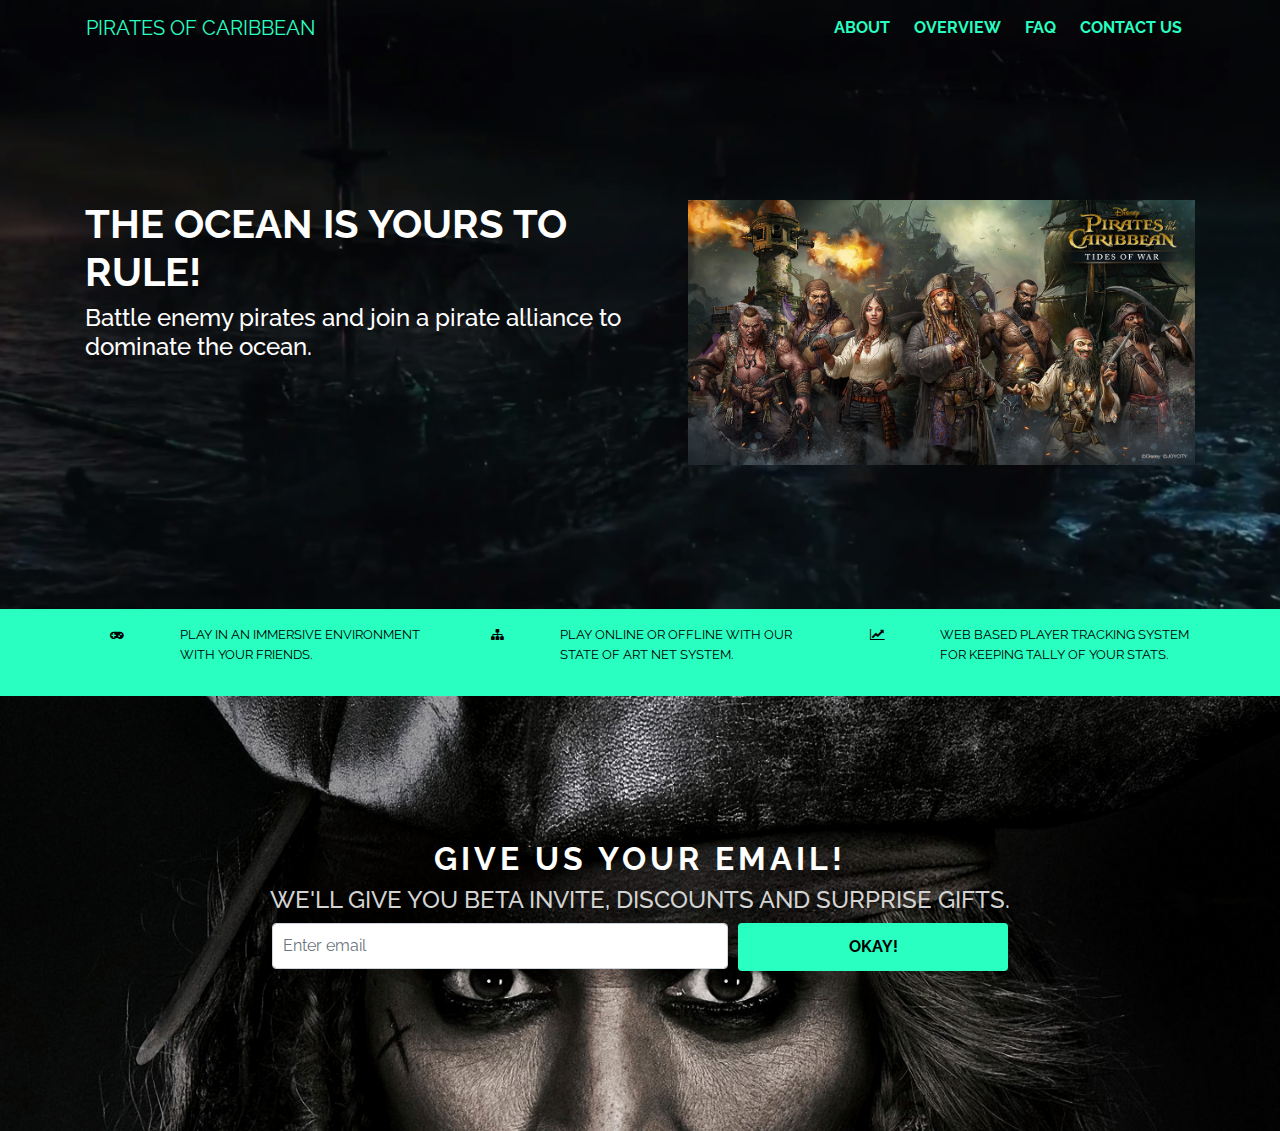
==== index.html @ a114c8fd "git page commit" ====
<!DOCTYPE html>
<html lang="en">
<head>
    <meta charset="UTF-8">
    <meta name="viewport" content="width=device-width, initial-scale=1.0">
    <meta http-equiv="X-UA-Compatible" content="ie=edge">
    <title>Awesome Game</title>
    <link rel="stylesheet" href="https://fonts.googleapis.com/css?family=Anton|Lobster|Raleway:400,800">
    <link rel="stylesheet" href="https://maxcdn.bootstrapcdn.com/font-awesome/4.7.0/css/font-awesome.min.css">
    <link rel="stylesheet" href="/css/bootstrap.css">
    <link rel="stylesheet" href="/css/style.css">
</head>
<body>
	<div id="pirate">
		<div class="container">
			<div class="row" py-3>
				<nav class="navbar navbar-expand-md navbar-dark">
					<a href="#" class="navbar-brand text-primary text-uppercase " id="logo">Pirates of Caribbean</a>					
					<button class="navbar-toggler navbar-toggler-right" type="button" data-toggle="collapse" data-target="#collapsibleNavbar" aria-controls="navbarSupportedContent" aria-expanded="false" aria-label="Toggle navigation">
						<span class="navbar-toggler-icon"></span>
					</button>
					<div class="collapse navbar-collapse justify-content-end" id="collapsibleNavbar">
						<ul class="navbar-nav">
							<li class="nav-item px-md-1">
								<a class="nav-link text-primary" href="#">About</a>
							</li>
							<li class="nav-item px-md-1">
								<a class="nav-link text-primary" href="#">Overview</a>
							</li>
							<li class="nav-item px-md-1">
								<a class="nav-link text-primary" href="#">FAQ</a>
							</li>
							<li class="nav-item px-md-1">
								<a class="nav-link text-primary" href="#">Contact us</a>
							</li>
						</ul>
					</div>
				</nav>
			</div>
			<div class="row pirate-content py-lg-6 py-5">
				<div class="col-sm-12 col-md-6">
					<h1 class="font-weight-bold text-center text-md-left">THE OCEAN IS YOURS TO RULE!</h1>
					<h4 class="text-center text-md-left">Battle enemy pirates and join a pirate alliance to dominate the ocean.</h4>
				</div>
				<div class="col-sm-12 col-md-6 text-center my-md-0 my-3 pl-md-5">
					<img class="img-content w-100" src="/assets/screen1.jpg" alt="Pirate Game Image">
				</div>
			</div>
		</div>
	</div>

	<div class="feature bg-primary">
		<div class="container">
			<div class="row bg-primary py-3">
				<div class="col-sm-3 col-md-1 text-center">
					<i class="fa fa-gamepad"></i>
				</div>
				<div class="col-sm-9 col-md-3 text-center text-md-left text-uppercase">
					<p>Play in an immersive environment with your friends.</p>
				</div>
				<div class="col-sm-3 col-md-1 text-center">
					<i class="fa fa-sitemap"></i>
				</div>
				<div class="col-sm-9 col-md-3 text-center text-md-left text-uppercase">
					<p>Play online or offline with our state of art net system.</p>
				</div>
				<div class="col-sm-3 col-md-1 text-center">
					<i class="fa fa-line-chart"></i>
				</div>
				<div class="col-sm-9 col-md-3 text-center text-md-left text-uppercase">
					<p>Web based player tracking system for keeping tally of your stats.</p>
				</div>				
			</div>
		</div>
	</div>

	<div class="pirate-form py-lg-6 pt-5">
		<div class="container text-center">
			<h2 class="text-uppercase font-weight-bold">Give us your email!</h2>
			<h4 class="text-uppercase">We'll give you beta invite, discounts and surprise gifts.</h4>
			<form>
				<div class="form-row">
					<div class="form-group col-sm-12 col-md-5 offset-md-2">
						<input type="email" id='emailInput' class="form-control" placeholder="Enter email">						
					</div>
					<div class="form-group col-sm-12 col-md-3">
						<button type="button" class="btn btn-primary btn-block bg-primary" id="submitBtn">OKAY!</button>
					</div>
				</div>
			</form>	
		</div>
	</div>
	
	<script src="/js/jquery.min.js"></script>
    <script src="/js/popper.min.js"></script>
    <script src="/js/bootstrap.min.js"></script>
</body>
</html>
---- css/style.css ----
body {
  color: #fff; }

#pirate {
  background: url(/assets/pirates_bg.jpg) no-repeat;
  background-size: cover; }

.navbar {
  width: 100%; }
  @media (max-width: 34em) {
    .navbar {
      background: black !important; } }
  .navbar .nav-link {
    font-weight: bold;
    text-transform: uppercase; }

.feature {
  color: black;
  font-size: 0.8rem; }

.pirate-form {
  background: url("/assets/contact_form_bg.jpg") no-repeat;
  background-size: cover; }
  .pirate-form h2 {
    letter-spacing: 4px; }
  .pirate-form h4 {
    color: lightgray; }
  .pirate-form .form-control {
    padding: 10px; }
  .pirate-form .btn {
    font-weight: bold;
    border: none;
    color: black;
    padding: 12px; }
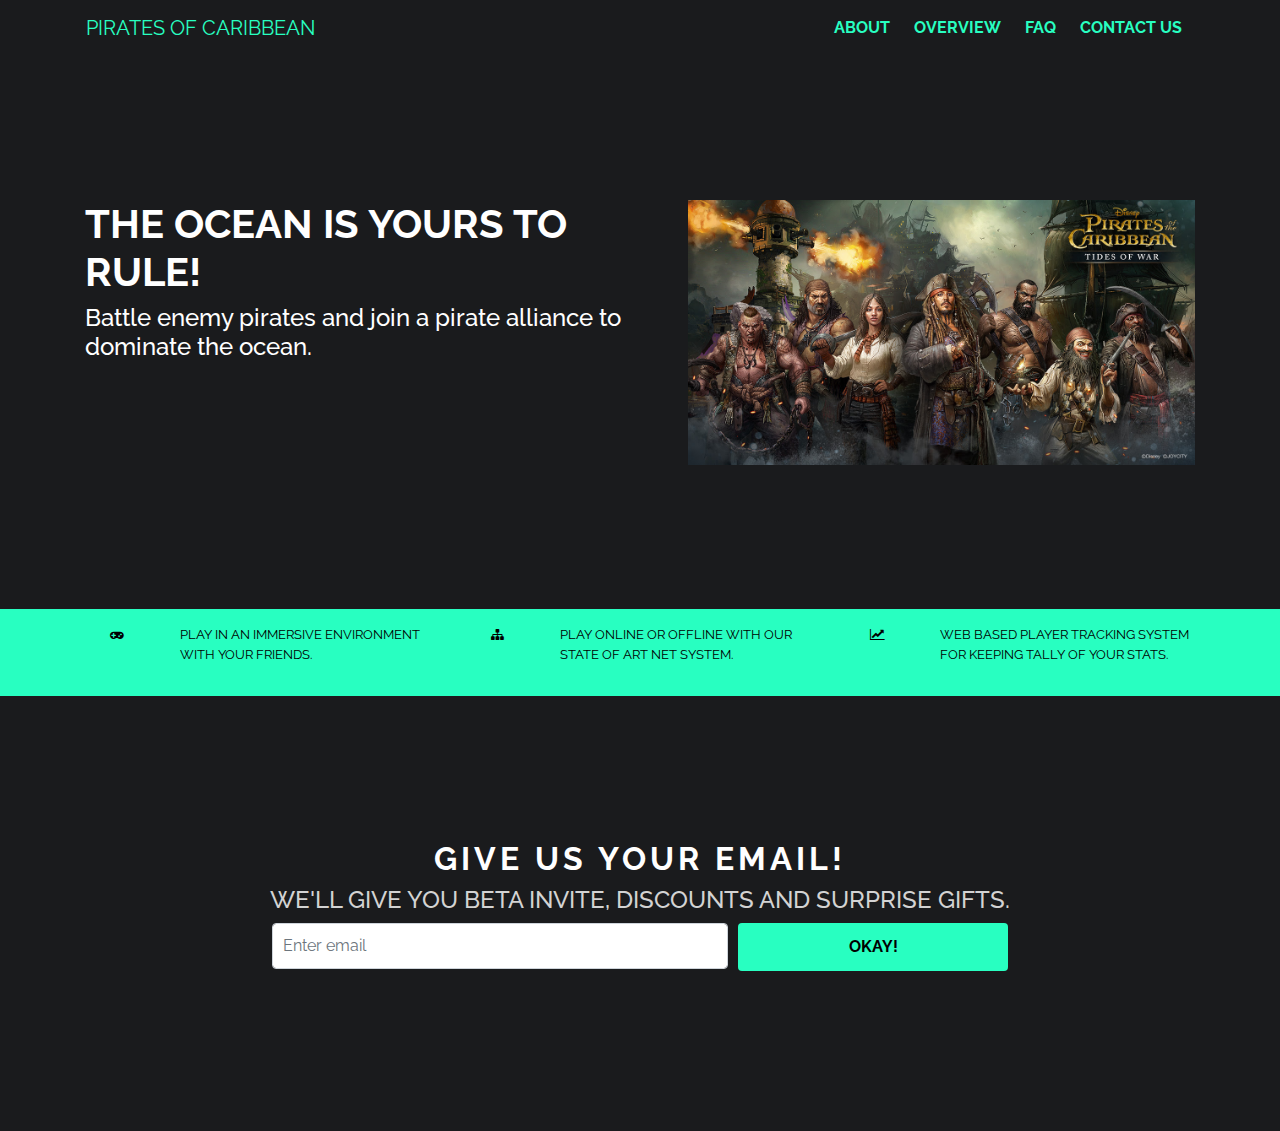
==== commit 0be29150: "Correct file relative loc" ====
--- a/index.html
+++ b/index.html
@@ -7,15 +7,15 @@
     <title>Awesome Game</title>
     <link rel="stylesheet" href="https://fonts.googleapis.com/css?family=Anton|Lobster|Raleway:400,800">
     <link rel="stylesheet" href="https://maxcdn.bootstrapcdn.com/font-awesome/4.7.0/css/font-awesome.min.css">
-    <link rel="stylesheet" href="/css/bootstrap.css">
-    <link rel="stylesheet" href="/css/style.css">
+    <link rel="stylesheet" href="css/bootstrap.css">
+    <link rel="stylesheet" href="css/style.css">
 </head>
 <body>
 	<div id="pirate">
 		<div class="container">
 			<div class="row" py-3>
 				<nav class="navbar navbar-expand-md navbar-dark">
-					<a href="#" class="navbar-brand text-primary text-uppercase " id="logo">Pirates of Caribbean</a>					
+					<a href="#" class="navbar-brand text-primary text-uppercase " id="logo">Pirates of Caribbean</a>
 					<button class="navbar-toggler navbar-toggler-right" type="button" data-toggle="collapse" data-target="#collapsibleNavbar" aria-controls="navbarSupportedContent" aria-expanded="false" aria-label="Toggle navigation">
 						<span class="navbar-toggler-icon"></span>
 					</button>
@@ -43,7 +43,7 @@
 					<h4 class="text-center text-md-left">Battle enemy pirates and join a pirate alliance to dominate the ocean.</h4>
 				</div>
 				<div class="col-sm-12 col-md-6 text-center my-md-0 my-3 pl-md-5">
-					<img class="img-content w-100" src="/assets/screen1.jpg" alt="Pirate Game Image">
+					<img class="img-content w-100" src="assets/screen1.jpg" alt="Pirate Game Image">
 				</div>
 			</div>
 		</div>
@@ -69,7 +69,7 @@
 				</div>
 				<div class="col-sm-9 col-md-3 text-center text-md-left text-uppercase">
 					<p>Web based player tracking system for keeping tally of your stats.</p>
-				</div>				
+				</div>
 			</div>
 		</div>
 	</div>
@@ -81,18 +81,18 @@
 			<form>
 				<div class="form-row">
 					<div class="form-group col-sm-12 col-md-5 offset-md-2">
-						<input type="email" id='emailInput' class="form-control" placeholder="Enter email">						
+						<input type="email" id='emailInput' class="form-control" placeholder="Enter email">
 					</div>
 					<div class="form-group col-sm-12 col-md-3">
 						<button type="button" class="btn btn-primary btn-block bg-primary" id="submitBtn">OKAY!</button>
 					</div>
 				</div>
-			</form>	
+			</form>
 		</div>
 	</div>
-	
-	<script src="/js/jquery.min.js"></script>
-    <script src="/js/popper.min.js"></script>
-    <script src="/js/bootstrap.min.js"></script>
+
+	<script src="js/jquery.min.js"></script>
+    <script src="js/popper.min.js"></script>
+    <script src="js/bootstrap.min.js"></script>
 </body>
 </html>--- a/css/style.css
+++ b/css/style.css
@@ -2,7 +2,7 @@
   color: #fff; }
 
 #pirate {
-  background: url(/assets/pirates_bg.jpg) no-repeat;
+  background: url("assets/pirates_bg.jpg") no-repeat;
   background-size: cover; }
 
 .navbar {
@@ -19,7 +19,7 @@
   font-size: 0.8rem; }
 
 .pirate-form {
-  background: url("/assets/contact_form_bg.jpg") no-repeat;
+  background: url("assets/contact_form_bg.jpg") no-repeat;
   background-size: cover; }
   .pirate-form h2 {
     letter-spacing: 4px; }
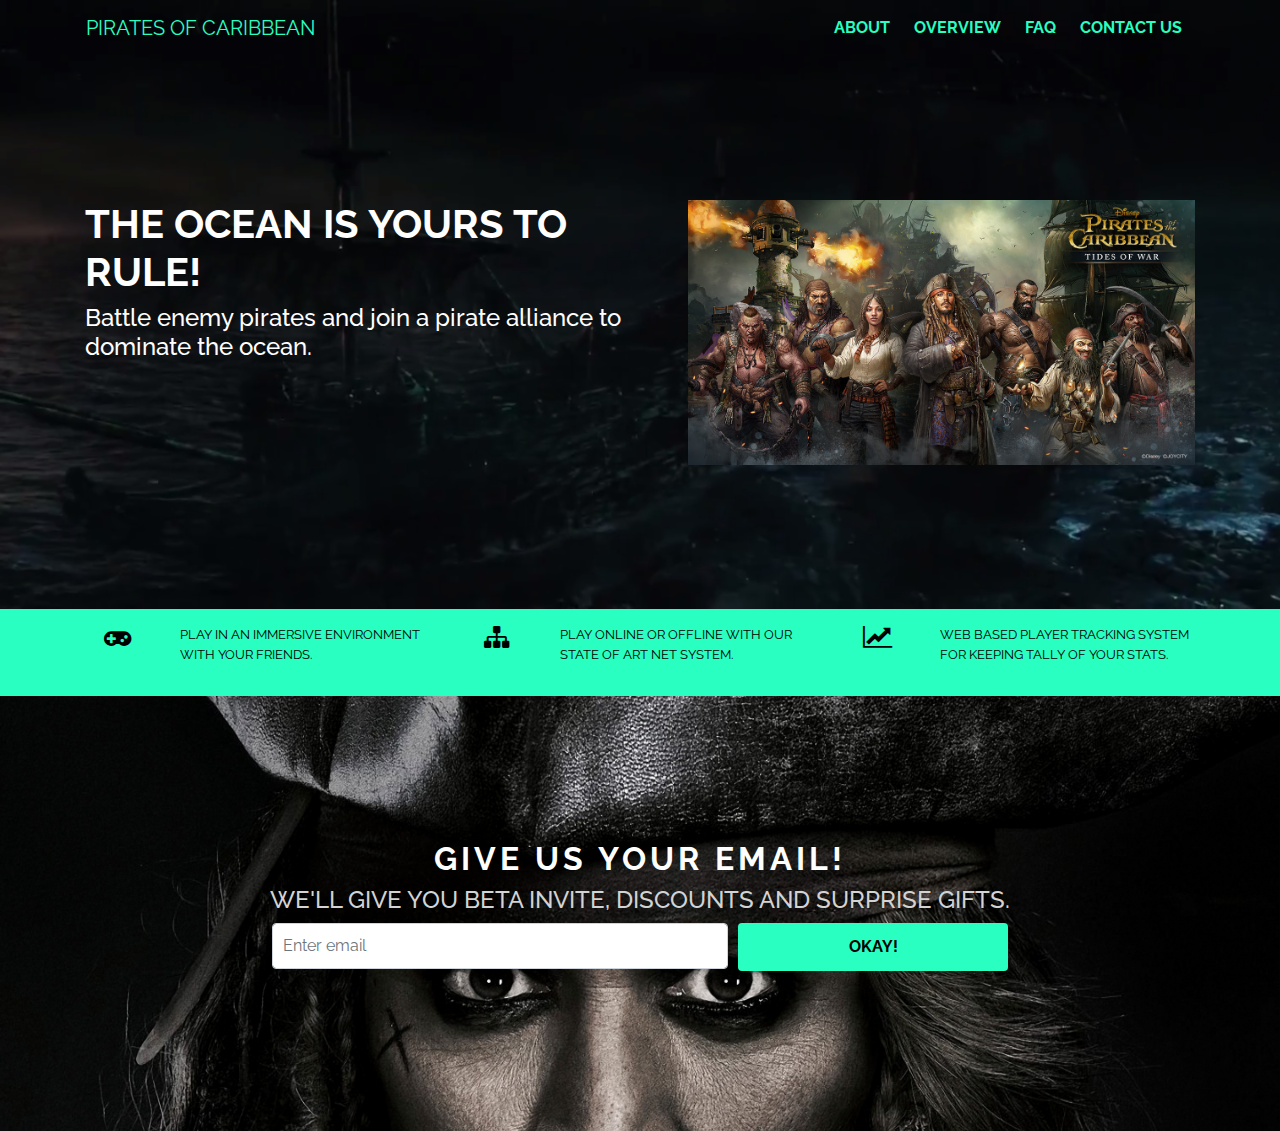
==== commit 1c64ba3c: "Increase fa icon size" ====
--- a/index.html
+++ b/index.html
@@ -53,19 +53,19 @@
 		<div class="container">
 			<div class="row bg-primary py-3">
 				<div class="col-sm-3 col-md-1 text-center">
-					<i class="fa fa-gamepad"></i>
+					<i class="fa fa-gamepad fa-2x"></i>
 				</div>
 				<div class="col-sm-9 col-md-3 text-center text-md-left text-uppercase">
 					<p>Play in an immersive environment with your friends.</p>
 				</div>
 				<div class="col-sm-3 col-md-1 text-center">
-					<i class="fa fa-sitemap"></i>
+					<i class="fa fa-sitemap fa-2x"></i>
 				</div>
 				<div class="col-sm-9 col-md-3 text-center text-md-left text-uppercase">
 					<p>Play online or offline with our state of art net system.</p>
 				</div>
 				<div class="col-sm-3 col-md-1 text-center">
-					<i class="fa fa-line-chart"></i>
+					<i class="fa fa-line-chart fa-2x"></i>
 				</div>
 				<div class="col-sm-9 col-md-3 text-center text-md-left text-uppercase">
 					<p>Web based player tracking system for keeping tally of your stats.</p>
--- a/css/style.css
+++ b/css/style.css
@@ -2,7 +2,7 @@
   color: #fff; }
 
 #pirate {
-  background: url("assets/pirates_bg.jpg") no-repeat;
+  background: url('../assets/pirates_bg.jpg') no-repeat;
   background-size: cover; }
 
 .navbar {
@@ -19,7 +19,7 @@
   font-size: 0.8rem; }
 
 .pirate-form {
-  background: url("assets/contact_form_bg.jpg") no-repeat;
+  background: url('../assets/contact_form_bg.jpg') no-repeat;
   background-size: cover; }
   .pirate-form h2 {
     letter-spacing: 4px; }
